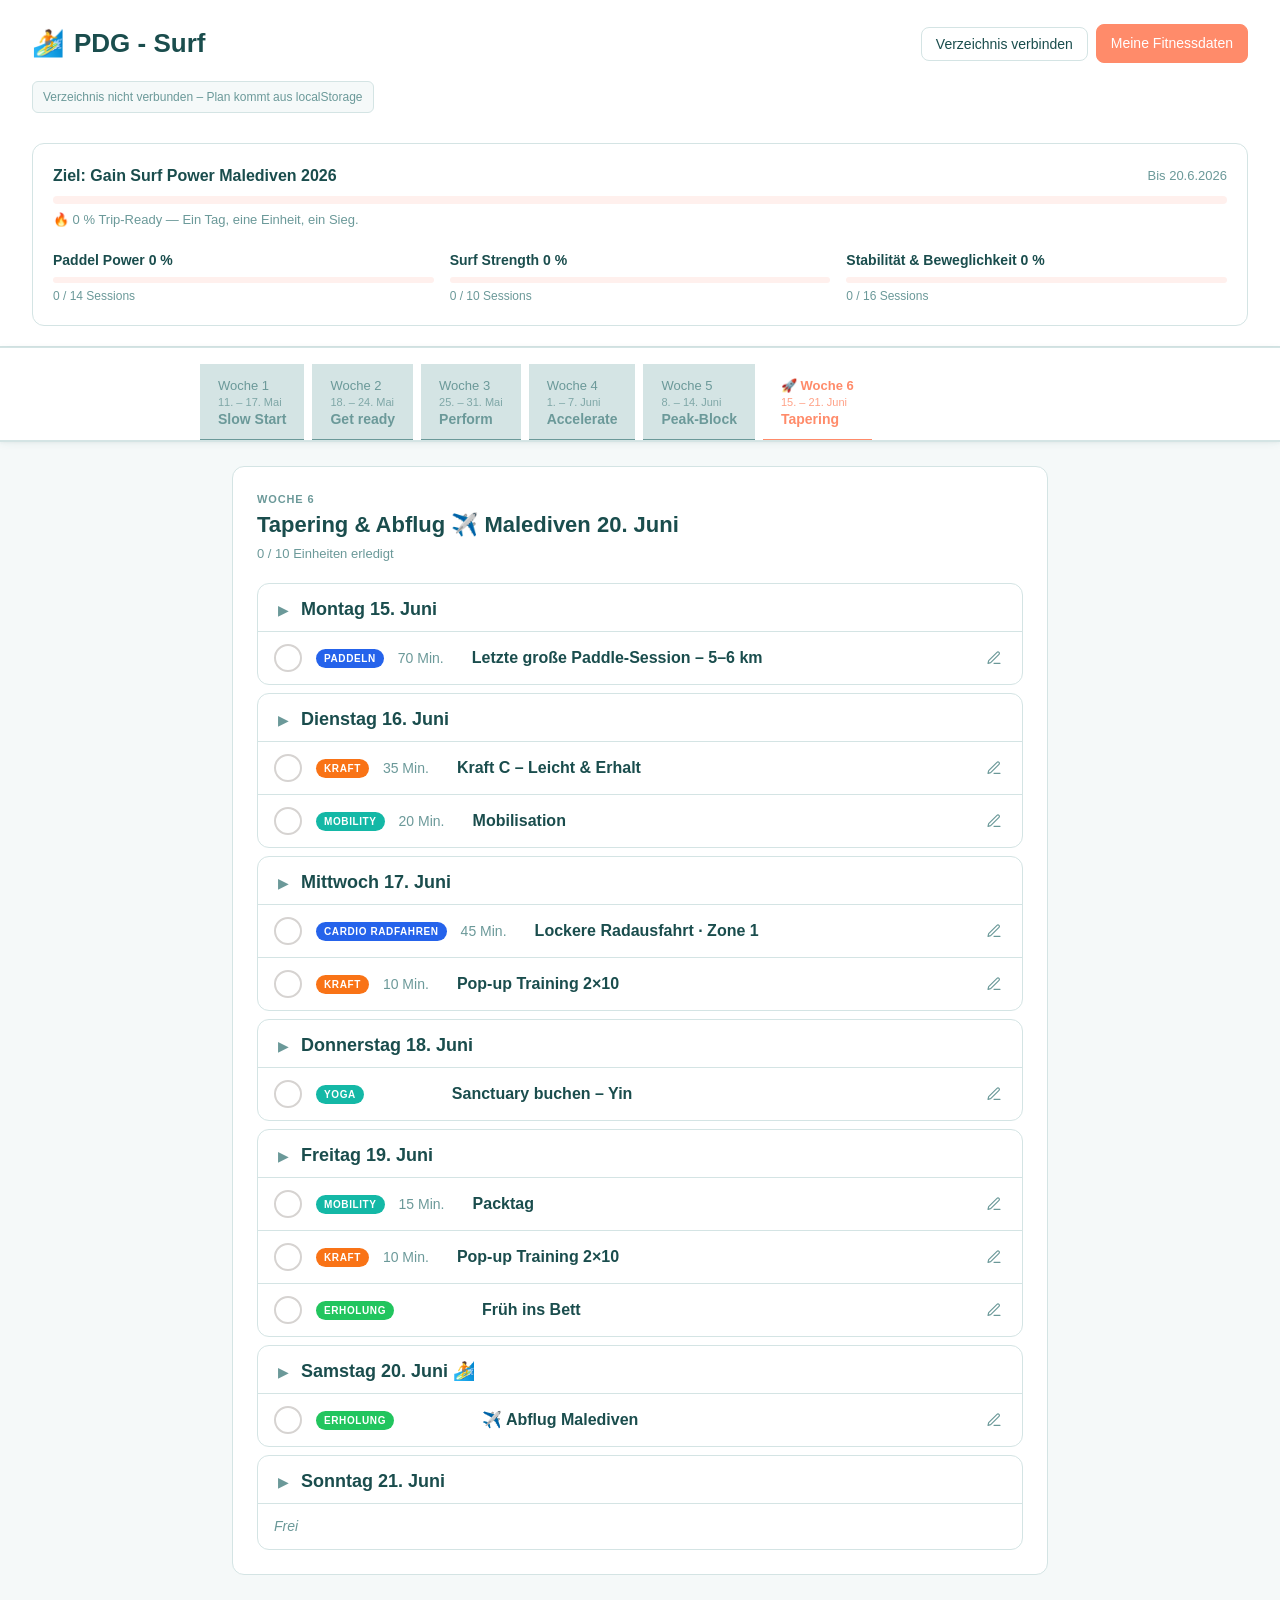
==== 2026_PGD-FitnessPlanner/index.html @ 8ac16378 "commit Versioning System hinzugefügt + base.json generiert und update trainingsplan inhalte" ====
<!DOCTYPE html>
<html lang="de">
<head>
  <meta charset="UTF-8">
  <meta name="viewport" content="width=device-width, initial-scale=1.0">
  <title>PDG - Surf Fitness Planner</title>
  <link rel="stylesheet" href="shared/styles.css">
</head>
<body>
  <header class="app-header">
    <div class="header-top">
      <h1 class="phase-name">
        <span class="phase-icon" aria-hidden="true">🏄</span>
        PDG - Surf
      </h1>
      <div class="header-actions">
        <button type="button" class="btn" id="fs-connect-btn" title="Mit trainingsplan-changes/ verbinden – base.json wird geladen, Edits speichern automatisch in den Tages-Snapshot.">Verzeichnis verbinden</button>
        <a href="pgd-features/inputform/pgd-inputform.html" class="btn btn-primary">Meine Fitnessdaten</a>
      </div>
    </div>
    <div class="fs-status off" id="fs-status">Verzeichnis nicht verbunden</div>

    <div class="progress-section">
      <div class="main-goal">
        <div class="goal-header">
          <div class="goal-title">Ziel: Gain Surf Power Malediven 2026</div>
          <div class="goal-date">Bis 20.6.2026</div>
        </div>
        <div class="progress-bar">
          <div class="progress-fill" id="progress-fill"></div>
        </div>
        <div class="progress-label" id="progress-label">Noch keine Einheiten geplant</div>
      </div>

      <div class="sub-goals" id="sub-goals"></div>
    </div>
  </header>

  <div class="week-tabs-wrapper">
    <nav class="week-tabs" id="week-tabs"></nav>
  </div>

  <main class="week-view">
    <div class="week-container">
      <div class="week-header">
        <div class="week-title-block">
          <div class="week-eyebrow" id="week-eyebrow">Woche 1</div>
          <h2 class="week-goal" id="week-goal">Wochenziel</h2>
          <div class="week-progress" id="week-progress">0 / 0 Einheiten erledigt</div>
        </div>
      </div>
      <div class="days-list" id="days-list"></div>
    </div>
  </main>

  <dialog id="edit-dialog" class="edit-dialog">
    <form id="edit-form" method="dialog">
      <h2 id="edit-title">Einheit bearbeiten</h2>
      <p class="edit-unit-title" id="edit-unit-title"></p>
      <label>
        Wochentag
        <select name="weekday" required>
          <option value="0">Montag</option>
          <option value="1">Dienstag</option>
          <option value="2">Mittwoch</option>
          <option value="3">Donnerstag</option>
          <option value="4">Freitag</option>
          <option value="5">Samstag</option>
          <option value="6">Sonntag</option>
        </select>
      </label>
      <label>
        Kategorie
        <select name="category" required>
          <option value="mobility">Mobility</option>
          <option value="yoga">Yoga</option>
          <option value="balance">Balance</option>
          <option value="rad">Cardio Radfahren</option>
          <option value="laufen">Cardio Laufen</option>
          <option value="paddeln">Paddeln</option>
          <option value="schwimmen">Schwimmen</option>
          <option value="kraft">Kraft</option>
          <option value="kraft-upper">Kraft Upper</option>
          <option value="kraft-lower">Kraft Lower</option>
          <option value="hiit">HIIT</option>
          <option value="popup">Pop-up Training</option>
          <option value="surfen-eisbach">Surfen Eisbach</option>
          <option value="surfen-o2">Surfen o2 Surftown</option>
          <option value="surfen-jochen">Surfen Jochen Schweizer</option>
          <option value="erholung">Erholung</option>
        </select>
      </label>
      <label>
        Titel
        <input type="text" name="title" placeholder="z. B. Mobilisation">
      </label>
      <label>
        Dauer (Minuten)
        <input type="number" name="duration" min="0" step="5" placeholder="z. B. 45">
      </label>
      <div class="dialog-actions">
        <button type="button" class="btn btn-danger" id="delete-btn">Löschen</button>
        <button type="button" class="btn btn-secondary" id="cancel-btn">Abbrechen</button>
        <button type="submit" class="btn btn-primary">Speichern</button>
      </div>
    </form>
  </dialog>

  <script src="pgd-features/training-plan/pgd-fitnessplan.js"></script>
</body>
</html>
---- 2026_PGD-FitnessPlanner/shared/styles.css ----
/* ===================================
   PDG SURF FITNESS PLANNER
   Maldives Theme
   =================================== */

   :root {
    /* Colors */
    --bg: #f5f9f9;
    --surface: #ffffff;
    --border: #d4e4e4;
    --text: #1a4d4d;
    --muted: #6b9999;
    --accent: #ff8b6a;
    --accent-soft: #fff0ed;
    --success: #14b8a6;
    --success-soft: #d1fae5;
    --success-border: #7dd3c0;
  
    /* Sport Categories — Farbe folgt der Ziel-Gruppe (Paddel Power = Blau, Surf Strength = Orange, Stabilität = Teal, Erholung = Grün) */
    --cat-mobility: #14b8a6;
    --cat-yoga: #14b8a6;
    --cat-balance: #14b8a6;
    --cat-rad: #2563eb;
    --cat-laufen: #2563eb;
    --cat-paddeln: #2563eb;
    --cat-schwimmen: #2563eb;
    --cat-kraft-upper: #2563eb;
    --cat-kraft: #f97316;
    --cat-kraft-lower: #f97316;
    --cat-hiit: #f97316;
    --cat-popup: #f97316;
    --cat-surfen-eisbach: #f97316;
    --cat-surfen-o2: #f97316;
    --cat-surfen-jochen: #f97316;
    --cat-erholung: #22c55e;

    /* Form Accent Aliases (used by inputform.js) */
    --accent-paddle: var(--cat-paddeln);
    --accent-strength: var(--cat-kraft);
    --accent-mobility: var(--cat-mobility);

    /* Design Tokens */
    --radius: 12px;
    --shadow: 0 2px 8px rgba(26, 77, 77, 0.06), 0 1px 3px rgba(26, 77, 77, 0.04);
    --shadow-md: 0 4px 16px rgba(26, 77, 77, 0.08);
  }
  
  /* ===== BASE ===== */
  * {
    box-sizing: border-box;
    margin: 0;
    padding: 0;
  }
  
  body {
    font-family: -apple-system, BlinkMacSystemFont, "Segoe UI", Roboto, "Helvetica Neue", Arial, sans-serif;
    background: var(--bg);
    color: var(--text);
    font-size: 15px;
    line-height: 1.5;
    min-height: 100vh;
  }
  
  /* ===== HEADER ===== */
  .app-header {
    background: var(--surface);
    border-bottom: 1px solid var(--border);
    padding: 24px 32px 20px;
  }
  
  .header-top {
    display: flex;
    justify-content: space-between;
    align-items: center;
    gap: 16px;
    margin-bottom: 18px;
    flex-wrap: wrap;
  }

  .header-actions {
    display: flex;
    gap: 8px;
    align-items: center;
    flex-wrap: wrap;
  }

  .fs-status {
    font-size: 12px;
    padding: 6px 10px;
    border-radius: 6px;
    margin-bottom: 6px;
    display: inline-block;
  }

  .fs-status.off { background: var(--bg); color: var(--muted); border: 1px solid var(--border); }
  .fs-status.on { background: var(--success-soft); color: var(--success); border: 1px solid var(--success-border); }
  .fs-status.warn { background: var(--accent-soft); color: var(--accent); border: 1px solid var(--accent); }
  
  .phase-name {
    margin: 0;
    font-size: 26px;
    font-weight: 700;
    display: inline-flex;
    align-items: center;
    gap: 10px;
  }
  
  .phase-icon {
    font-size: 26px;
  }
  
  /* ===== BUTTONS ===== */
  .btn {
    display: inline-flex;
    align-items: center;
    justify-content: center;
    padding: 8px 14px;
    border-radius: 8px;
    border: 1px solid var(--border);
    background: var(--surface);
    color: var(--text);
    font-size: 14px;
    font-weight: 500;
    cursor: pointer;
    transition: all 0.15s;
    font-family: inherit;
  }
  
  .btn:hover {
    background: var(--accent-soft);
  }
  
  .btn-primary {
    background: var(--accent);
    color: white;
    border-color: var(--accent);
    text-decoration: none;
  }

  .btn-primary:hover {
    background: #ff7452;
  }

  .btn-danger {
    background: var(--surface);
    color: var(--cat-hiit);
    border-color: var(--border);
    margin-right: auto;
  }

  .btn-danger:hover {
    background: var(--cat-hiit);
    color: white;
    border-color: var(--cat-hiit);
  }

  /* ===== PROGRESS SECTION ===== */
  .progress-section {
    margin-top: 24px;
    padding: 20px;
    background: var(--surface);
    border: 1px solid var(--border);
    border-radius: var(--radius);
    display: flex;
    flex-direction: column;
    gap: 20px;
  }
  
  .main-goal {}
  
  .goal-header {
    display: flex;
    justify-content: space-between;
    align-items: center;
    margin-bottom: 8px;
  }
  
  .goal-title {
    font-size: 16px;
    font-weight: 600;
    color: var(--text);
  }
  
  .goal-date {
    font-size: 13px;
    color: var(--muted);
  }
  
  .progress-bar {
    height: 8px;
    background: var(--accent-soft);
    border-radius: 999px;
    overflow: hidden;
  }
  
  .progress-bar-sm {
    height: 6px;
  }
  
  .progress-fill {
    height: 100%;
    background: linear-gradient(90deg, var(--success), #059669);
    transition: width 0.4s ease;
  }
  
  .progress-label {
    margin-top: 6px;
    font-size: 13px;
    color: var(--muted);
  }
  
  .sub-goals {
    display: grid;
    grid-template-columns: repeat(3, 1fr);
    gap: 16px;
  }
  
  .sub-goal {}
  
  .sub-goal-title {
    font-size: 14px;
    font-weight: 600;
    color: var(--text);
    margin-bottom: 6px;
  }
  
  .sub-goal-label {
    font-size: 12px;
    color: var(--muted);
    margin-top: 4px;
  }
  
  /* ===== WEEK TABS ===== */
  .week-tabs-wrapper {
    background: var(--surface);
    border-top: 1px solid var(--border);
    border-bottom: 2px solid var(--border);
    box-shadow: var(--shadow);
  }
  
  .week-tabs {
    max-width: 880px;
    margin: 0 auto;
    padding: 16px 0 0;
    display: flex;
    gap: 8px;
    overflow-x: auto;
    scrollbar-width: none;
  }

  .week-tabs::-webkit-scrollbar {
    display: none;
  }
  
  .week-tab {
    padding: 14px 18px 12px;
    border: none;
    background: transparent;
    cursor: pointer;
    border-bottom: 3px solid transparent;
    margin-bottom: -2px;
    white-space: nowrap;
    font-family: inherit;
    display: flex;
    flex-direction: column;
    gap: 3px;
    align-items: flex-start;
    transition: all 0.2s;
  }
  
  .week-tab:hover {
    background: var(--accent-soft);
  }
  
  .week-tab.active {
    background: var(--surface);
    border-bottom-color: var(--accent);
  }
  
  .week-tab.past.completed {
    background: var(--success-soft);
    border-bottom-color: var(--success);
  }

  .week-tab.past.incomplete {
    background: var(--border);
    border-bottom-color: var(--muted);
  }

  .week-num {
    font-size: 13px;
    font-weight: 400;
    color: var(--text);
    transition: color 0.15s;
  }

  .week-tab.active .week-num {
    color: var(--accent);
  }

  .week-tab.past.completed .week-num {
    color: var(--success);
  }

  .week-tab.past.incomplete .week-num {
    color: var(--muted);
  }

  .week-dates {
    font-size: 11px;
    font-weight: 400;
    color: var(--muted);
    opacity: 0.8;
  }

  .week-tab.active .week-dates {
    color: var(--accent);
  }

  .week-tab.past.completed .week-dates {
    color: var(--success);
  }

  .week-tab.past.incomplete .week-dates {
    color: var(--muted);
  }

  .week-phase {
    font-size: 14px;
    font-weight: 600;
    color: var(--text);
    transition: color 0.15s;
  }

  .week-tab.active .week-phase {
    color: var(--accent);
  }

  .week-tab.past.completed .week-phase {
    color: var(--success);
  }

  .week-tab.past.incomplete .week-phase {
    color: var(--muted);
  }
  
  /* ===== WEEK VIEW ===== */
  .week-view {
    padding: 24px 32px 48px;
    max-width: 880px;
    margin: 0 auto;
  }
  
  .week-container {
    padding: 24px;
    background: var(--surface);
    border: 1px solid var(--border);
    border-radius: var(--radius);
  }
  
  .week-header {
    display: flex;
    justify-content: space-between;
    align-items: flex-start;
    margin-bottom: 20px;
    gap: 16px;
  }
  
  .week-title-block {
    flex: 1;
  }
  
  .week-eyebrow {
    font-size: 11px;
    font-weight: 700;
    color: var(--muted);
    text-transform: uppercase;
    letter-spacing: 0.08em;
  }
  
  .week-goal {
    margin: 4px 0;
    font-size: 22px;
    font-weight: 700;
    color: var(--text);
    line-height: 1.3;
  }
  
  .week-progress {
    font-size: 13px;
    color: var(--muted);
  }
  
  /* ===== DAYS LIST ===== */
  .days-list {
    display: flex;
    flex-direction: column;
    gap: 8px;
  }
  
  .day-card {
    background: var(--surface);
    border: 1px solid var(--border);
    border-radius: var(--radius);
    overflow: hidden;
    transition: box-shadow 0.15s;
  }
  
  .day-card:hover {
    box-shadow: var(--shadow);
  }
  
  /* Date Header */
  .day-date-header {
    display: flex;
    align-items: center;
    justify-content: space-between;
    padding: 12px 16px 8px;
    border-bottom: 1px solid var(--border);
  }
  
  .day-date-left {
    display: flex;
    align-items: center;
    gap: 8px;
  }
  
  .expand-icon {
    background: none;
    border: none;
    cursor: pointer;
    padding: 4px;
    color: var(--muted);
    font-size: 14px;
    transition: transform 0.2s;
    flex-shrink: 0;
  }
  
  .day-card.open .expand-icon {
    transform: rotate(90deg);
  }
  
  .day-title {
    font-size: 18px;
    font-weight: 700;
    color: var(--text);
  }
  
  /* Split Layout */
  .day-split {
    display: flex;
  }
  
  .day-left {
    flex: 1;
    border-right: 1px solid var(--border);
  }
  
  .day-right {
    min-width: 200px;
    padding: 12px 16px;
    display: flex;
    flex-direction: column;
    gap: 8px;
  }
  
  /* Workout Item (row + optional description) */
  .workout-item {
    border-bottom: 1px solid var(--border);
  }

  .workout-item:last-child {
    border-bottom: none;
  }

  /* Workout Row */
  .workout-row {
    display: flex;
    align-items: center;
    gap: 14px;
    padding: 12px 16px;
  }

  .workout-details {
    display: none;
    list-style: disc;
    padding: 0 16px 12px 78px;
    font-size: 12px;
    color: var(--muted);
    line-height: 1.5;
  }

  .day-card.open .workout-details {
    display: block;
  }

  .workout-details li {
    margin-bottom: 2px;
  }
  
  .day-check {
    width: 28px;
    height: 28px;
    border-radius: 50%;
    border: 2px solid #d6d3d1;
    background: var(--surface);
    cursor: pointer;
    display: inline-flex;
    align-items: center;
    justify-content: center;
    flex-shrink: 0;
    padding: 0;
    transition: all 0.15s;
    color: transparent;
    font-size: 15px;
    font-weight: 700;
    font-family: inherit;
  }
  
  .day-check:hover {
    border-color: var(--muted);
  }
  
  .day-check.checked {
    background: var(--success);
    border-color: var(--success);
    color: white;
  }
  
  .category-badge {
    display: inline-flex;
    padding: 2px 8px;
    border-radius: 999px;
    font-size: 10px;
    font-weight: 700;
    text-transform: uppercase;
    letter-spacing: 0.06em;
    color: white;
    flex-shrink: 0;
  }
  
  .category-badge.mobility { background: var(--cat-mobility); }
  .category-badge.yoga { background: var(--cat-yoga); }
  .category-badge.balance { background: var(--cat-balance); }
  .category-badge.rad { background: var(--cat-rad); }
  .category-badge.laufen { background: var(--cat-laufen); }
  .category-badge.paddeln { background: var(--cat-paddeln); }
  .category-badge.schwimmen { background: var(--cat-schwimmen); }
  .category-badge.kraft { background: var(--cat-kraft); }
  .category-badge.kraft-upper { background: var(--cat-kraft-upper); }
  .category-badge.kraft-lower { background: var(--cat-kraft-lower); }
  .category-badge.hiit { background: var(--cat-hiit); }
  .category-badge.popup { background: var(--cat-popup); }
  .category-badge.surfen-eisbach { background: var(--cat-surfen-eisbach); }
  .category-badge.surfen-o2 { background: var(--cat-surfen-o2); }
  .category-badge.surfen-jochen { background: var(--cat-surfen-jochen); }
  .category-badge.erholung { background: var(--cat-erholung); }
  
  .workout-duration {
    font-size: 14px;
    color: var(--muted);
    font-weight: 500;
    min-width: 60px;
  }
  
  .workout-title {
    font-size: 16px;
    font-weight: 600;
    color: var(--text);
    flex: 1;
  }

  .edit-icon {
    background: none;
    border: none;
    cursor: pointer;
    padding: 4px;
    display: inline-flex;
    align-items: center;
    justify-content: center;
    color: var(--muted);
    transition: color 0.15s;
    flex-shrink: 0;
  }

  .edit-icon:hover {
    color: var(--text);
  }
  
  /* Right Side */
  .weather-icon {
    font-size: 20px;
    margin-bottom: 4px;
  }
  
  .events-list {
    display: flex;
    align-items: flex-start;
    gap: 8px;
  }
  
  .event-item {
    font-size: 20px;
  }
  
  .event-details {
    display: flex;
    flex-direction: column;
    gap: 6px;
  }
  
  .event {
    font-size: 13px;
    color: var(--text);
  }
  
  /* Expanded Details */
  .day-body {
    padding: 16px;
    background: var(--surface);
    border-top: 1px solid var(--border);
  }
  
  .workout-detail {
    margin-bottom: 16px;
  }
  
  .detail-header {
    display: flex;
    justify-content: space-between;
    align-items: center;
    margin-bottom: 12px;
  }
  
  .detail-header h4 {
    font-size: 16px;
    font-weight: 600;
    color: var(--text);
  }
  
  .edit-link {
    font-size: 12px;
    color: var(--muted);
    background: none;
    border: 1px solid var(--border);
    padding: 4px 10px;
    border-radius: 6px;
    cursor: pointer;
    font-family: inherit;
  }
  
  .edit-link:hover {
    background: var(--surface);
    color: var(--text);
  }
  
  .detail-list {
    list-style: disc;
    padding-left: 18px;
    font-size: 13px;
    color: var(--muted);
    line-height: 1.55;
  }
  
  .detail-list li {
    margin-bottom: 2px;
  }
  
  .add-training {
    width: 100%;
    padding: 8px;
    background: var(--surface);
    border: 1px solid var(--border);
    border-radius: 6px;
    font-size: 12px;
    color: var(--muted);
    cursor: pointer;
    font-family: inherit;
    text-align: center;
  }
  
  .add-training:hover {
    background: var(--accent-soft);
    color: var(--text);
  }
  
  /* ===== DAY BODY TOGGLE ===== */
  .day-body {
    display: none;
  }

  .day-card.open .day-body {
    display: block;
  }

  .day-card.completed {
    border-color: var(--success-border);
    background: var(--success-soft);
  }

  /* When no events/weather on the right, hide the divider */
  .day-left.full {
    border-right: none;
  }

  .day-empty {
    padding: 12px 16px;
    color: var(--muted);
    font-size: 14px;
    font-style: italic;
  }

  .week-num.current {
    font-weight: 700;
  }

  /* ===== EDIT DIALOG ===== */
  .edit-dialog {
    border: 1px solid var(--border);
    border-radius: var(--radius);
    padding: 24px;
    width: min(420px, 90vw);
    box-shadow: var(--shadow-md);
    background: var(--surface);
    color: var(--text);
  }

  .edit-dialog::backdrop {
    background: rgba(26, 77, 77, 0.4);
  }

  .edit-dialog h2 {
    margin-bottom: 8px;
    font-size: 18px;
    font-weight: 700;
  }

  .edit-unit-title {
    font-size: 14px;
    color: var(--muted);
    margin-bottom: 16px;
  }

  .edit-dialog label {
    display: block;
    font-size: 13px;
    color: var(--muted);
    margin-bottom: 12px;
  }

  .edit-dialog select,
  .edit-dialog input {
    display: block;
    width: 100%;
    margin-top: 4px;
    padding: 8px 10px;
    border: 1px solid var(--border);
    border-radius: 6px;
    font-family: inherit;
    font-size: 14px;
    background: var(--surface);
    color: var(--text);
  }

  .dialog-actions {
    display: flex;
    justify-content: flex-end;
    gap: 8px;
    margin-top: 16px;
  }

  /* ===================================
     PROFIL / INPUTFORM
     =================================== */

  body.form-page {
    max-width: 880px;
    margin: 0 auto;
    padding: 32px 24px 48px;
  }

  /* ===== PAGE SECTIONS (3 Abschnitte) ===== */
  .page-section {
    margin-bottom: 36px;
  }

  .page-section:last-child {
    margin-bottom: 0;
  }

  .page-section-header {
    margin-bottom: 16px;
  }

  .page-section-eyebrow {
    font-size: 11px;
    font-weight: 700;
    color: var(--muted);
    text-transform: uppercase;
    letter-spacing: 0.1em;
    margin-bottom: 6px;
  }

  .page-section-header h2 {
    font-size: 22px;
    font-weight: 700;
    color: var(--text);
    margin-bottom: 4px;
  }

  .page-section-header p {
    font-size: 14px;
    color: var(--muted);
  }

  /* Status sub-blocks within Section 1 (kompakter Edit-Mode) */
  .status-block {
    padding: 14px 0;
    border-top: 1px solid var(--border);
  }

  .status-block:first-child {
    padding-top: 0;
    border-top: none;
  }

  .status-edit .field-group {
    margin-bottom: 12px;
  }

  .status-edit .field-row {
    margin-bottom: 12px;
  }

  .status-edit .scale-field {
    margin-bottom: 14px;
  }

  .status-edit .scale-header {
    margin-bottom: 8px;
  }

  .status-edit input[type="text"],
  .status-edit input[type="number"],
  .status-edit input[type="date"],
  .status-edit select {
    padding: 8px 10px;
    font-size: 13px;
  }

  .status-edit .level-btn {
    padding: 8px 6px;
    font-size: 12px;
  }

  .block-header {
    display: flex;
    align-items: center;
    gap: 10px;
    margin-bottom: 10px;
    flex-wrap: wrap;
  }

  .block-tag {
    display: inline-block;
    font-size: 11px;
    font-weight: 700;
    letter-spacing: 0.08em;
    text-transform: uppercase;
    padding: 4px 10px;
    border-radius: 999px;
  }

  .block-hint {
    font-size: 12px;
    color: var(--muted);
  }

  body.form-page .header {
    margin-bottom: 24px;
  }

  .header-eyebrow {
    font-size: 13px;
    color: var(--muted);
    margin-bottom: 16px;
  }

  .header-eyebrow a:hover {
    color: var(--text);
  }

  body.form-page h1 {
    font-size: 28px;
    font-weight: 700;
    color: var(--text);
    margin-bottom: 6px;
  }

  body.form-page .header > p {
    font-size: 15px;
    color: var(--muted);
  }

  /* Steps Progress */
  .steps {
    display: flex;
    gap: 6px;
    margin-bottom: 24px;
  }

  .step {
    flex: 1;
    height: 4px;
    border-radius: 999px;
    background: var(--border);
    transition: background 0.2s;
  }

  .step.active {
    background: var(--accent);
  }

  .step.done {
    background: var(--success);
  }

  /* Main / Sections */
  body.form-page .main {
    background: var(--surface);
    border: 1px solid var(--border);
    border-radius: var(--radius);
    padding: 28px;
    box-shadow: var(--shadow);
  }

  .section {
    display: none;
  }

  .section.active {
    display: block;
  }

  .section-header {
    margin-bottom: 20px;
  }

  .section-tag {
    display: inline-block;
    font-size: 11px;
    font-weight: 700;
    letter-spacing: 0.08em;
    text-transform: uppercase;
    padding: 4px 10px;
    border-radius: 999px;
    margin-bottom: 10px;
  }

  .tag-personal { color: var(--text); background: var(--bg); border: 1px solid var(--border); }
  .tag-goal     { color: var(--accent); background: var(--accent-soft); }
  .tag-paddle   { color: var(--cat-paddeln); background: rgba(37, 99, 235, 0.08); }
  .tag-strength { color: var(--cat-kraft); background: rgba(217, 119, 6, 0.08); }
  .tag-mobility { color: var(--cat-mobility); background: rgba(20, 184, 166, 0.08); }

  .section h2 {
    font-size: 22px;
    font-weight: 700;
    color: var(--text);
    margin-bottom: 4px;
  }

  .section-header > p {
    font-size: 14px;
    color: var(--muted);
  }

  /* Field Groups */
  .field-group {
    margin-bottom: 16px;
  }

  .field-row {
    display: grid;
    grid-template-columns: 1fr 1fr;
    gap: 12px;
    margin-bottom: 16px;
  }

  .field-row .field-group {
    margin-bottom: 0;
  }

  .field-label {
    display: block;
    font-size: 13px;
    font-weight: 500;
    color: var(--muted);
    margin-bottom: 6px;
  }

  .field-hint {
    font-size: 12px;
    color: var(--muted);
    margin-top: 4px;
  }

  body.form-page input[type="text"],
  body.form-page input[type="number"],
  body.form-page input[type="date"],
  body.form-page select {
    width: 100%;
    padding: 10px 12px;
    border: 1px solid var(--border);
    border-radius: 8px;
    font-family: inherit;
    font-size: 14px;
    background: var(--surface);
    color: var(--text);
    transition: border-color 0.15s, box-shadow 0.15s;
  }

  body.form-page input:focus,
  body.form-page select:focus {
    outline: none;
    border-color: var(--accent);
    box-shadow: 0 0 0 3px var(--accent-soft);
  }

  .divider {
    border: 0;
    border-top: 1px solid var(--border);
    margin: 24px 0;
  }

  /* Level Buttons */
  .level-group {
    display: grid;
    grid-template-columns: repeat(4, 1fr);
    gap: 8px;
  }

  .level-btn {
    background: var(--surface);
    border: 1px solid var(--border);
    border-radius: 8px;
    padding: 12px 8px;
    font-family: inherit;
    font-size: 13px;
    font-weight: 600;
    color: var(--text);
    cursor: pointer;
    transition: all 0.15s;
    text-align: center;
    line-height: 1.3;
  }

  .level-btn:hover {
    border-color: var(--accent);
  }

  .level-sub {
    font-size: 11px;
    font-weight: 400;
    color: var(--muted);
    margin-top: 4px;
  }

  .level-btn.selected-personal {
    background: var(--accent-soft);
    border-color: var(--accent);
    color: var(--accent);
  }
  .level-btn.selected-personal .level-sub { color: var(--accent); opacity: 0.85; }

  .level-btn.selected-paddle {
    background: rgba(37, 99, 235, 0.08);
    border-color: var(--cat-paddeln);
    color: var(--cat-paddeln);
  }
  .level-btn.selected-paddle .level-sub { color: var(--cat-paddeln); opacity: 0.85; }

  .level-btn.selected-strength {
    background: rgba(217, 119, 6, 0.08);
    border-color: var(--cat-kraft);
    color: var(--cat-kraft);
  }
  .level-btn.selected-strength .level-sub { color: var(--cat-kraft); opacity: 0.85; }

  .level-btn.selected-mobility {
    background: rgba(20, 184, 166, 0.08);
    border-color: var(--cat-mobility);
    color: var(--cat-mobility);
  }
  .level-btn.selected-mobility .level-sub { color: var(--cat-mobility); opacity: 0.85; }

  /* Cards */
  body.form-page .card {
    background: var(--bg);
    border: 1px solid var(--border);
    border-radius: var(--radius);
    padding: 20px;
    margin-bottom: 16px;
  }

  .card-title {
    font-size: 14px;
    font-weight: 600;
    color: var(--text);
    margin-bottom: 16px;
    display: flex;
    align-items: center;
  }

  .dot {
    margin-right: 6px;
    font-size: 14px;
  }

  .dot-paddle   { color: var(--cat-paddeln); }
  .dot-strength { color: var(--cat-kraft); }
  .dot-mobility { color: var(--cat-mobility); }

  /* Scale Field (range slider) */
  .scale-field {
    margin-bottom: 20px;
  }

  .scale-field:last-child {
    margin-bottom: 0;
  }

  .scale-header {
    display: flex;
    justify-content: space-between;
    align-items: flex-start;
    margin-bottom: 12px;
    gap: 12px;
  }

  .scale-name {
    font-size: 14px;
    font-weight: 600;
    color: var(--text);
  }

  .scale-desc {
    font-size: 12px;
    color: var(--muted);
    margin-top: 2px;
    min-height: 1em;
  }

  .scale-value {
    font-size: 22px;
    font-weight: 700;
    line-height: 1;
    flex-shrink: 0;
  }

  .accent-paddle   { color: var(--cat-paddeln); }
  .accent-strength { color: var(--cat-kraft); }
  .accent-mobility { color: var(--cat-mobility); }

  body.form-page input[type="range"] {
    width: 100%;
    height: 6px;
    -webkit-appearance: none;
    appearance: none;
    background: var(--border);
    border-radius: 999px;
    outline: none;
  }

  body.form-page input[type="range"]::-webkit-slider-thumb {
    -webkit-appearance: none;
    appearance: none;
    width: 20px;
    height: 20px;
    border-radius: 50%;
    background: var(--accent);
    cursor: pointer;
    border: 2px solid var(--surface);
    box-shadow: 0 1px 4px rgba(0, 0, 0, 0.15);
  }

  body.form-page input[type="range"]::-moz-range-thumb {
    width: 20px;
    height: 20px;
    border-radius: 50%;
    background: var(--accent);
    cursor: pointer;
    border: 2px solid var(--surface);
    box-shadow: 0 1px 4px rgba(0, 0, 0, 0.15);
  }

  .range-paddle::-webkit-slider-thumb   { background: var(--cat-paddeln); }
  .range-paddle::-moz-range-thumb       { background: var(--cat-paddeln); }
  .range-strength::-webkit-slider-thumb { background: var(--cat-kraft); }
  .range-strength::-moz-range-thumb     { background: var(--cat-kraft); }
  .range-mobility::-webkit-slider-thumb { background: var(--cat-mobility); }
  .range-mobility::-moz-range-thumb     { background: var(--cat-mobility); }

  .scale-ticks {
    display: flex;
    justify-content: space-between;
    margin-top: 6px;
    padding: 0 2px;
  }

  .scale-tick {
    font-size: 11px;
    color: var(--muted);
  }

  /* Garmin Toggle */
  .garmin-toggle {
    display: flex;
    align-items: center;
    justify-content: space-between;
    padding: 12px 16px;
    background: var(--bg);
    border: 1px solid var(--border);
    border-radius: 8px;
    margin-bottom: 12px;
    cursor: pointer;
    gap: 12px;
  }

  .garmin-toggle-label {
    font-size: 13px;
    color: var(--text);
  }

  .garmin-toggle-label strong {
    font-weight: 600;
  }

  .toggle-switch {
    width: 40px;
    height: 22px;
    background: var(--border);
    border-radius: 999px;
    position: relative;
    transition: background 0.2s;
    flex-shrink: 0;
  }

  .toggle-switch.on {
    background: var(--accent);
  }

  .toggle-knob {
    position: absolute;
    top: 2px;
    left: 2px;
    width: 18px;
    height: 18px;
    background: white;
    border-radius: 50%;
    transition: left 0.2s;
    box-shadow: 0 1px 3px rgba(0, 0, 0, 0.2);
  }

  .toggle-switch.on .toggle-knob {
    left: 20px;
  }

  /* Garmin Fields */
  .garmin-fields {
    display: none;
    padding: 16px;
    background: var(--bg);
    border: 1px solid var(--border);
    border-radius: 8px;
    margin-bottom: 16px;
  }

  .garmin-fields.visible {
    display: block;
  }

  .garmin-grid {
    display: grid;
    grid-template-columns: 1fr 1fr;
    gap: 12px;
  }

  .garmin-field label {
    display: block;
    font-size: 12px;
    font-weight: 500;
    color: var(--muted);
    margin-bottom: 4px;
  }

  /* Nav Bar */
  .nav-bar {
    display: flex;
    justify-content: space-between;
    gap: 8px;
    margin-top: 24px;
    padding-top: 20px;
    border-top: 1px solid var(--border);
  }

  .btn-next,
  .btn-submit,
  .btn-export {
    background: var(--accent);
    color: white;
    border-color: var(--accent);
    margin-left: auto;
  }

  .btn-next:hover,
  .btn-submit:hover,
  .btn-export:hover {
    background: #ff7452;
  }

  .btn-back {
    background: var(--surface);
    color: var(--text);
  }

  .btn-full {
    width: 100%;
    margin-left: 0;
  }

  /* ===== STATUS VIEW MODE (Read-only Darstellung) ===== */
  .status-view {
    background: var(--surface);
    border: 1px solid var(--border);
    border-radius: var(--radius);
    padding: 20px;
    box-shadow: var(--shadow);
  }

  .status-view-grid {
    display: flex;
    flex-direction: column;
    gap: 14px;
    margin-bottom: 16px;
  }

  .view-group-header {
    margin-top: 4px;
  }

  .view-group-header:first-child {
    margin-top: 0;
  }

  .view-row {
    display: grid;
    grid-template-columns: repeat(auto-fit, minmax(140px, 1fr));
    gap: 10px;
    margin-top: 8px;
  }

  .view-item {
    background: var(--bg);
    border: 1px solid var(--border);
    border-radius: 8px;
    padding: 10px 12px;
  }

  .view-item-label {
    font-size: 10px;
    font-weight: 700;
    color: var(--muted);
    text-transform: uppercase;
    letter-spacing: 0.06em;
    margin-bottom: 4px;
  }

  .view-item-value {
    font-size: 14px;
    font-weight: 600;
    color: var(--text);
  }

  .view-item-scale .view-item-value {
    font-size: 13px;
  }

  .view-scale-bar {
    height: 4px;
    background: var(--border);
    border-radius: 999px;
    overflow: hidden;
    margin-top: 6px;
  }

  .view-scale-fill {
    height: 100%;
    border-radius: 999px;
    transition: width 0.3s;
  }

  .status-view .nav-bar {
    margin-top: 8px;
    padding-top: 16px;
  }

  /* ===== ZIELE (Section 2) — kompakt ===== */
  .goals-grid {
    display: grid;
    grid-template-columns: repeat(3, 1fr);
    gap: 12px;
  }

  .goal-card {
    background: var(--surface);
    border: 1px solid var(--border);
    border-radius: var(--radius);
    padding: 14px;
    box-shadow: var(--shadow);
  }

  .goal-card-header {
    display: flex;
    align-items: center;
    gap: 8px;
    margin-bottom: 10px;
  }

  .goal-dot {
    width: 8px;
    height: 8px;
    border-radius: 50%;
    flex-shrink: 0;
  }

  .goal-card-title {
    font-size: 13px;
    font-weight: 700;
    color: var(--text);
    flex: 1;
  }

  .goal-card-avg {
    font-size: 16px;
    font-weight: 700;
    line-height: 1;
  }

  .goal-scores {
    display: flex;
    flex-direction: column;
    gap: 6px;
    margin-bottom: 10px;
  }

  .goal-score-row {
    display: grid;
    grid-template-columns: 1fr 60px auto;
    align-items: center;
    gap: 8px;
    font-size: 11px;
  }

  .goal-score-label {
    color: var(--muted);
    overflow: hidden;
    text-overflow: ellipsis;
    white-space: nowrap;
  }

  .goal-score-bar {
    height: 4px;
    background: var(--border);
    border-radius: 999px;
    overflow: hidden;
    display: block;
  }

  .goal-score-fill {
    display: block;
    height: 100%;
    border-radius: 999px;
    transition: width 0.3s;
  }

  .goal-score-value {
    font-size: 11px;
    font-weight: 600;
    color: var(--text);
    min-width: 28px;
    text-align: right;
  }

  .goal-focus {
    font-size: 12px;
    color: var(--text);
    background: var(--bg);
    padding: 8px 10px;
    border-radius: 6px;
    margin-bottom: 8px;
    line-height: 1.4;
  }

  .goal-focus strong {
    font-weight: 600;
  }

  .goal-targets {
    list-style: disc;
    padding-left: 16px;
    font-size: 11px;
    color: var(--muted);
    line-height: 1.45;
    margin: 0;
  }

  .goal-targets li {
    margin-bottom: 2px;
  }

  /* ===== TRAININGSPLAN (Section 3) ===== */
  .plan-overview {
    display: flex;
    flex-direction: column;
    gap: 8px;
  }

  .plan-row {
    display: flex;
    align-items: stretch;
    gap: 14px;
    background: var(--surface);
    border: 1px solid var(--border);
    border-radius: var(--radius);
    padding: 14px 16px;
    box-shadow: var(--shadow);
  }

  .plan-week-num {
    font-size: 22px;
    font-weight: 700;
    color: var(--muted);
    min-width: 44px;
    display: flex;
    align-items: center;
    justify-content: center;
    border-right: 1px solid var(--border);
    padding-right: 14px;
  }

  .plan-week-info {
    flex: 1;
    display: flex;
    flex-direction: column;
    gap: 6px;
  }

  .plan-phase-line {
    display: flex;
    align-items: baseline;
    gap: 10px;
    flex-wrap: wrap;
  }

  .plan-phase {
    font-size: 15px;
    font-weight: 700;
    color: var(--accent);
  }

  .plan-dates {
    font-size: 12px;
    color: var(--muted);
  }

  .plan-goal {
    font-size: 13px;
    color: var(--text);
    line-height: 1.4;
  }

  .plan-cats {
    display: flex;
    flex-wrap: wrap;
    gap: 4px;
    margin-top: 2px;
  }

  .plan-cats .category-badge {
    font-size: 9px;
  }

  /* Summary */
  .sub-label {
    font-size: 11px;
    font-weight: 700;
    text-transform: uppercase;
    letter-spacing: 0.08em;
    color: var(--muted);
    margin: 24px 0 10px;
  }

  .summary-grid {
    display: grid;
    grid-template-columns: repeat(auto-fit, minmax(180px, 1fr));
    gap: 10px;
  }

  .summary-item {
    background: var(--bg);
    border: 1px solid var(--border);
    border-radius: 8px;
    padding: 12px;
  }

  .summary-item-label {
    font-size: 11px;
    color: var(--muted);
    text-transform: uppercase;
    letter-spacing: 0.06em;
    margin-bottom: 4px;
  }

  .summary-item-value {
    font-size: 15px;
    font-weight: 600;
    color: var(--text);
  }

  .score-bar-wrap {
    margin-top: 8px;
    height: 6px;
    background: var(--border);
    border-radius: 999px;
    overflow: hidden;
  }

  .score-bar {
    height: 100%;
    border-radius: 999px;
    transition: width 0.3s;
  }

  .summary-actions {
    display: flex;
    flex-direction: column;
    gap: 8px;
    margin-top: 28px;
  }

  /* ===== RESPONSIVE ===== */
  @media (max-width: 600px) {
    .app-header { padding: 16px; }
    .week-view { padding: 16px; }
    .sub-goals { grid-template-columns: 1fr; }
    .day-split { flex-direction: column; }
    .day-left { border-right: none; border-bottom: 1px solid var(--border); }
    body.form-page { padding: 16px 12px 32px; }
    body.form-page .main { padding: 20px; }
    .field-row,
    .garmin-grid { grid-template-columns: 1fr; }
    .level-group { grid-template-columns: 1fr 1fr; }
    .goals-grid { grid-template-columns: 1fr; }
    .plan-row { flex-direction: column; gap: 8px; }
    .plan-week-num { border-right: none; padding-right: 0; min-width: auto; justify-content: flex-start; }
  }
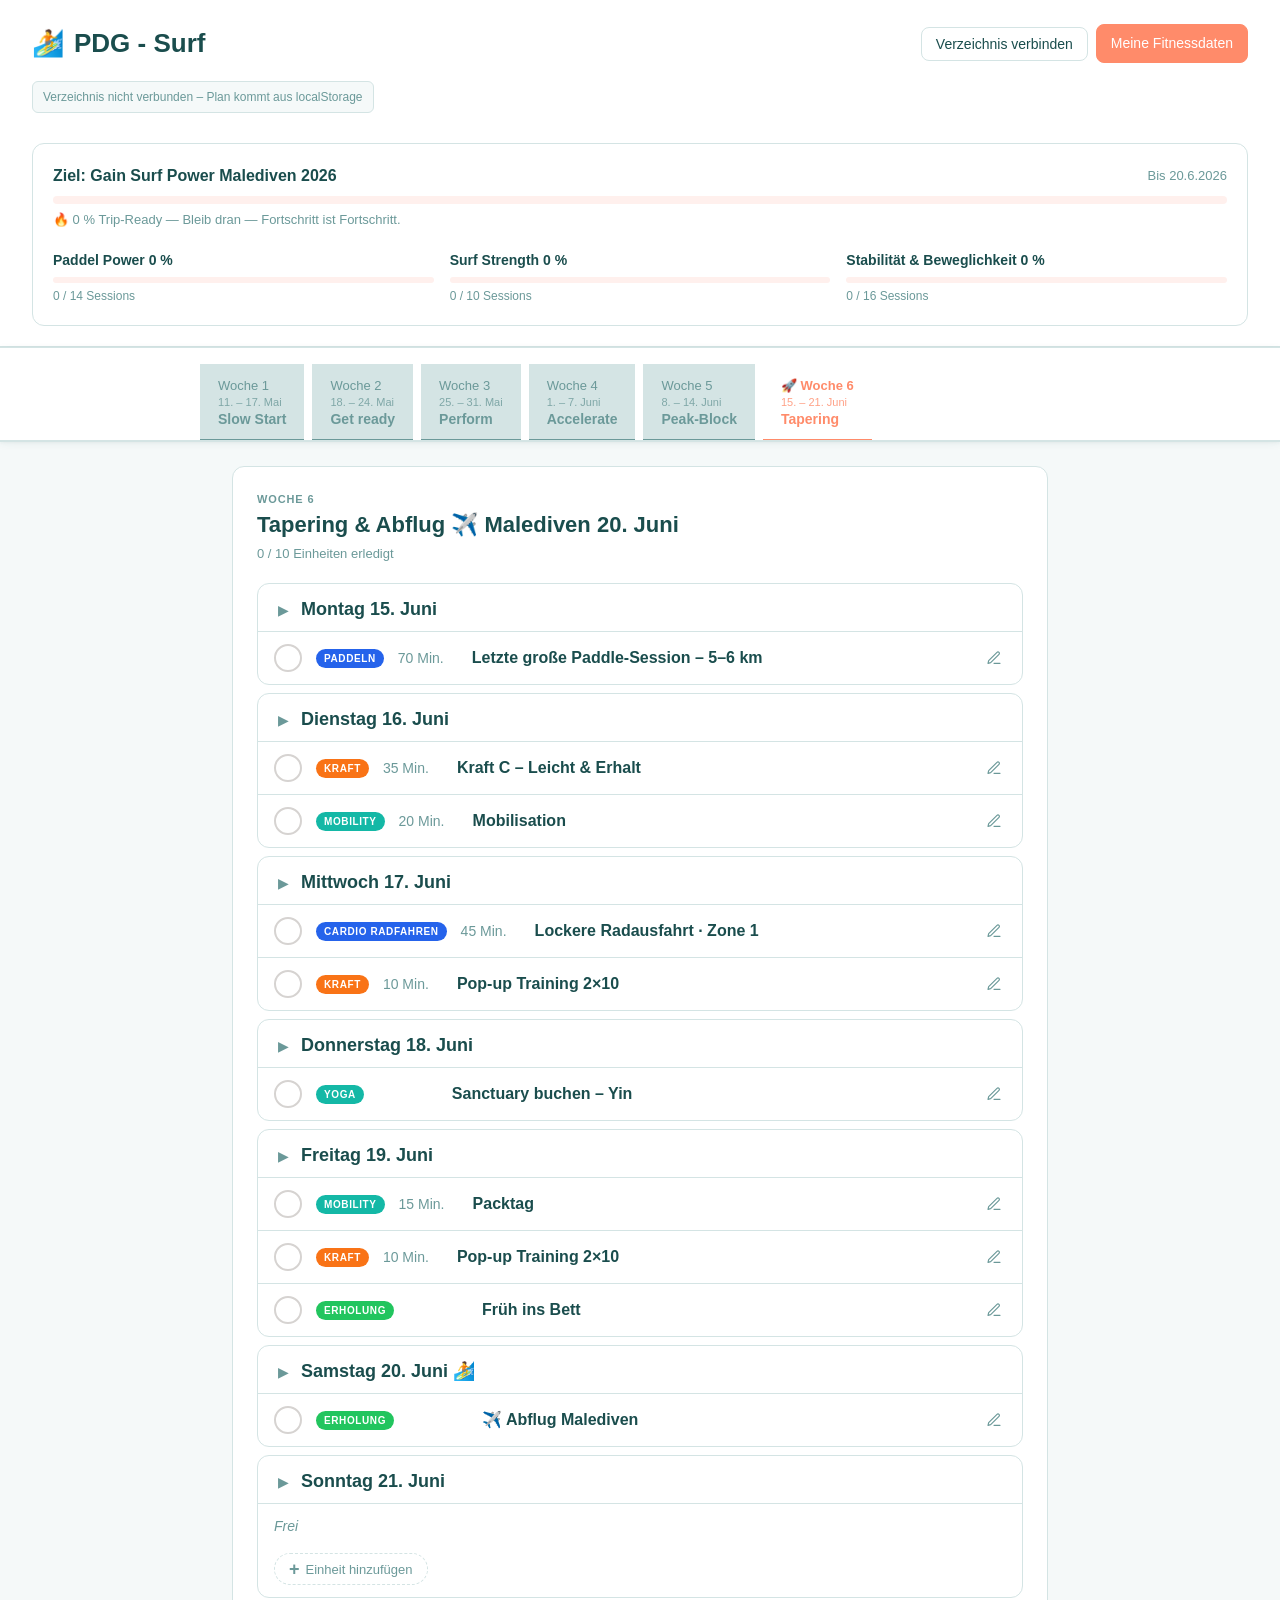
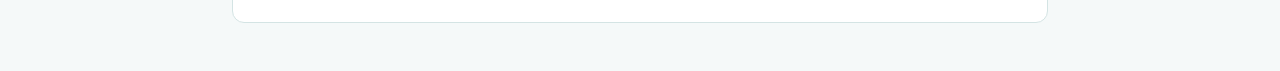
==== commit 7b633309: "Einheit hinzufuegen button" ====
--- a/2026_PGD-FitnessPlanner/index.html
+++ b/2026_PGD-FitnessPlanner/index.html
@@ -98,6 +98,10 @@
         Dauer (Minuten)
         <input type="number" name="duration" min="0" step="5" placeholder="z. B. 45">
       </label>
+      <label>
+        Details (eine Übung pro Zeile)
+        <textarea name="detail" rows="5" placeholder="z. B.\nLat Pulldown 3×12\nFace Pulls 3×15\nDead Bug 3×10/S"></textarea>
+      </label>
       <div class="dialog-actions">
         <button type="button" class="btn btn-danger" id="delete-btn">Löschen</button>
         <button type="button" class="btn btn-secondary" id="cancel-btn">Abbrechen</button>
--- a/2026_PGD-FitnessPlanner/shared/styles.css
+++ b/2026_PGD-FitnessPlanner/shared/styles.css
@@ -751,7 +751,8 @@
   }
 
   .edit-dialog select,
-  .edit-dialog input {
+  .edit-dialog input,
+  .edit-dialog textarea {
     display: block;
     width: 100%;
     margin-top: 4px;
@@ -762,6 +763,40 @@
     font-size: 14px;
     background: var(--surface);
     color: var(--text);
+  }
+
+  .edit-dialog textarea {
+    resize: vertical;
+    min-height: 90px;
+    line-height: 1.4;
+  }
+
+  .add-unit-btn {
+    display: inline-flex;
+    align-items: center;
+    gap: 6px;
+    background: var(--surface);
+    border: 1px dashed var(--border);
+    color: var(--muted);
+    padding: 6px 14px;
+    border-radius: 999px;
+    cursor: pointer;
+    font-family: inherit;
+    font-size: 13px;
+    font-weight: 500;
+    margin: 4px 16px 12px;
+    transition: all 0.15s;
+  }
+  .add-unit-btn:hover {
+    border-color: var(--accent);
+    border-style: solid;
+    color: var(--accent);
+    background: var(--accent-soft);
+  }
+  .add-unit-btn .plus {
+    font-size: 18px;
+    line-height: 1;
+    font-weight: 600;
   }
 
   .dialog-actions {
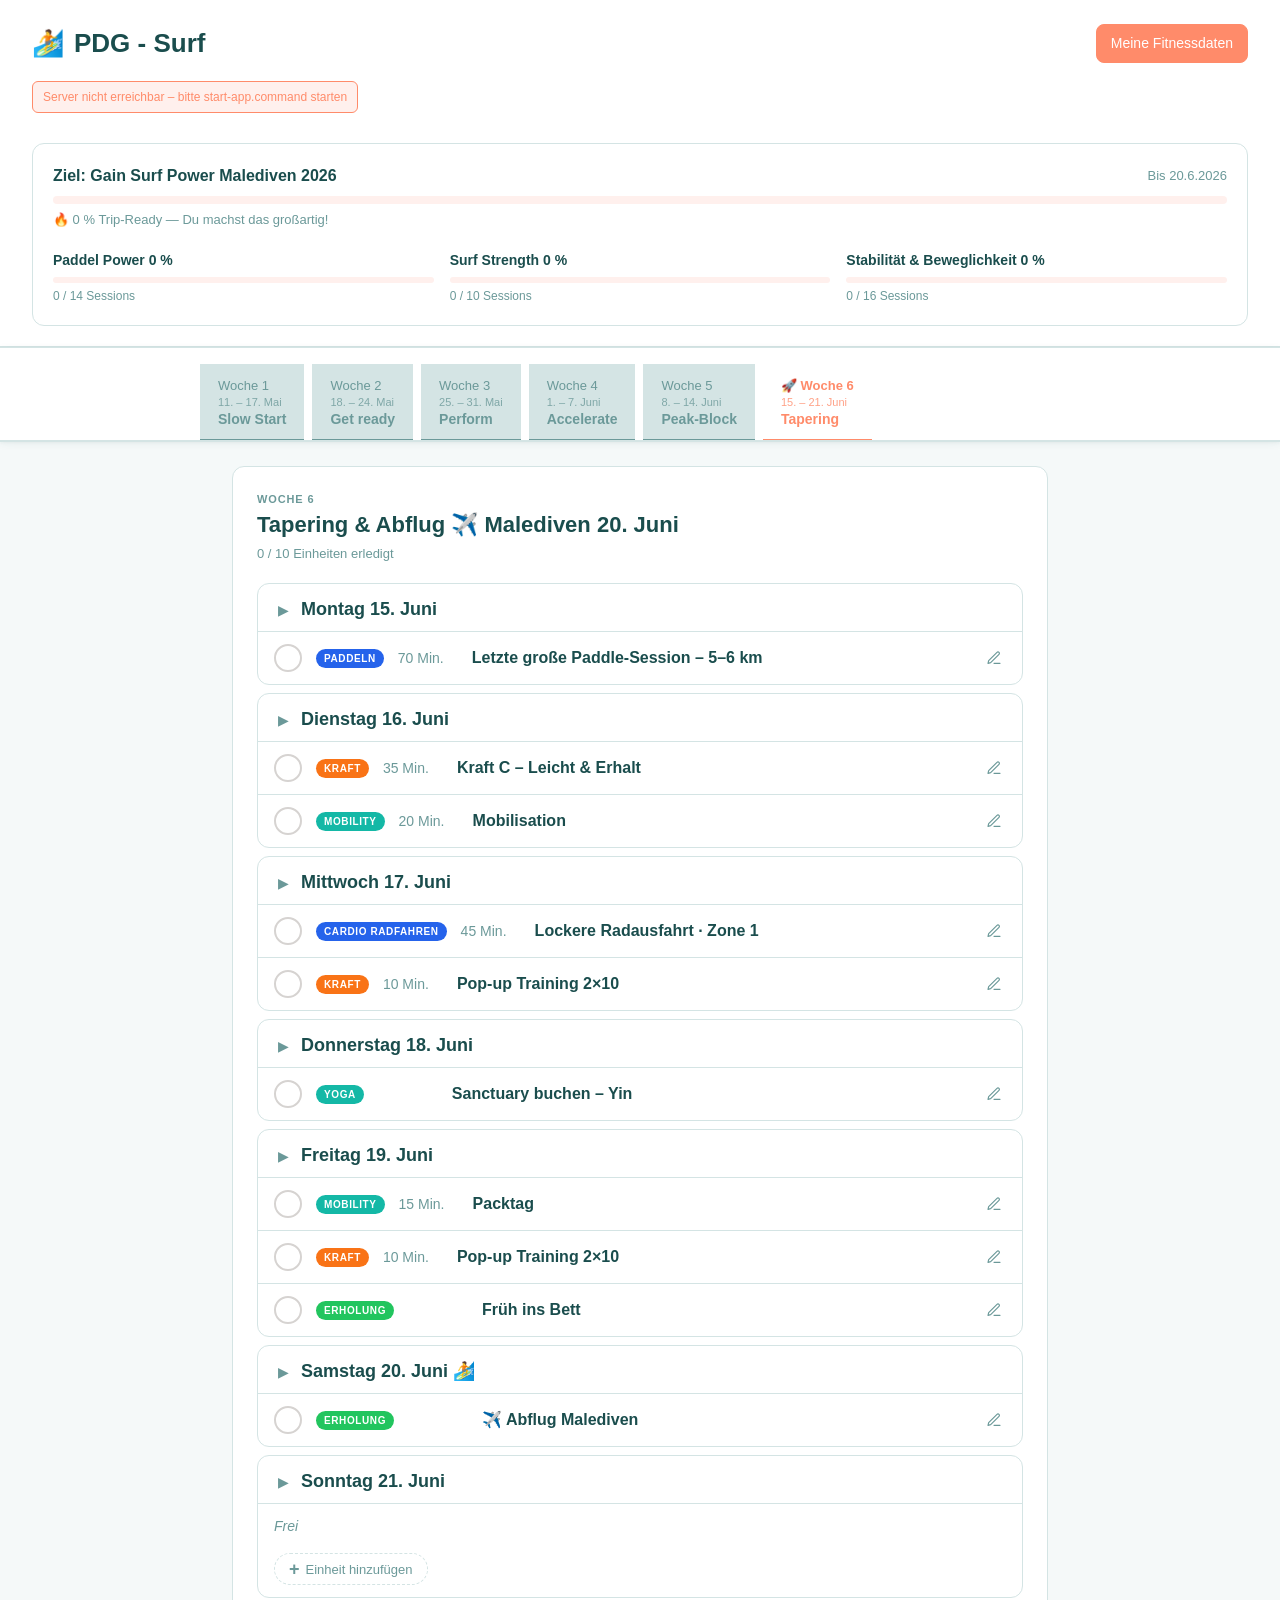
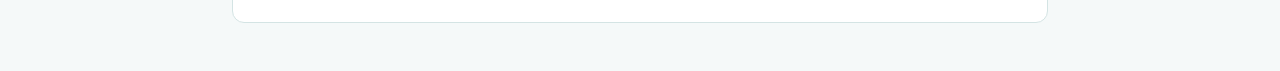
==== commit 863c8335: "fixes data storage versions and profile from local storage to json" ====
--- a/2026_PGD-FitnessPlanner/index.html
+++ b/2026_PGD-FitnessPlanner/index.html
@@ -13,12 +13,9 @@
         <span class="phase-icon" aria-hidden="true">🏄</span>
         PDG - Surf
       </h1>
-      <div class="header-actions">
-        <button type="button" class="btn" id="fs-connect-btn" title="Mit trainingsplan-changes/ verbinden – base.json wird geladen, Edits speichern automatisch in den Tages-Snapshot.">Verzeichnis verbinden</button>
-        <a href="pgd-features/inputform/pgd-inputform.html" class="btn btn-primary">Meine Fitnessdaten</a>
-      </div>
+      <a href="pgd-features/inputform/pgd-inputform.html" class="btn btn-primary">Meine Fitnessdaten</a>
     </div>
-    <div class="fs-status off" id="fs-status">Verzeichnis nicht verbunden</div>
+    <div class="fs-status warn" id="fs-status">Server wird verbunden …</div>
 
     <div class="progress-section">
       <div class="main-goal">
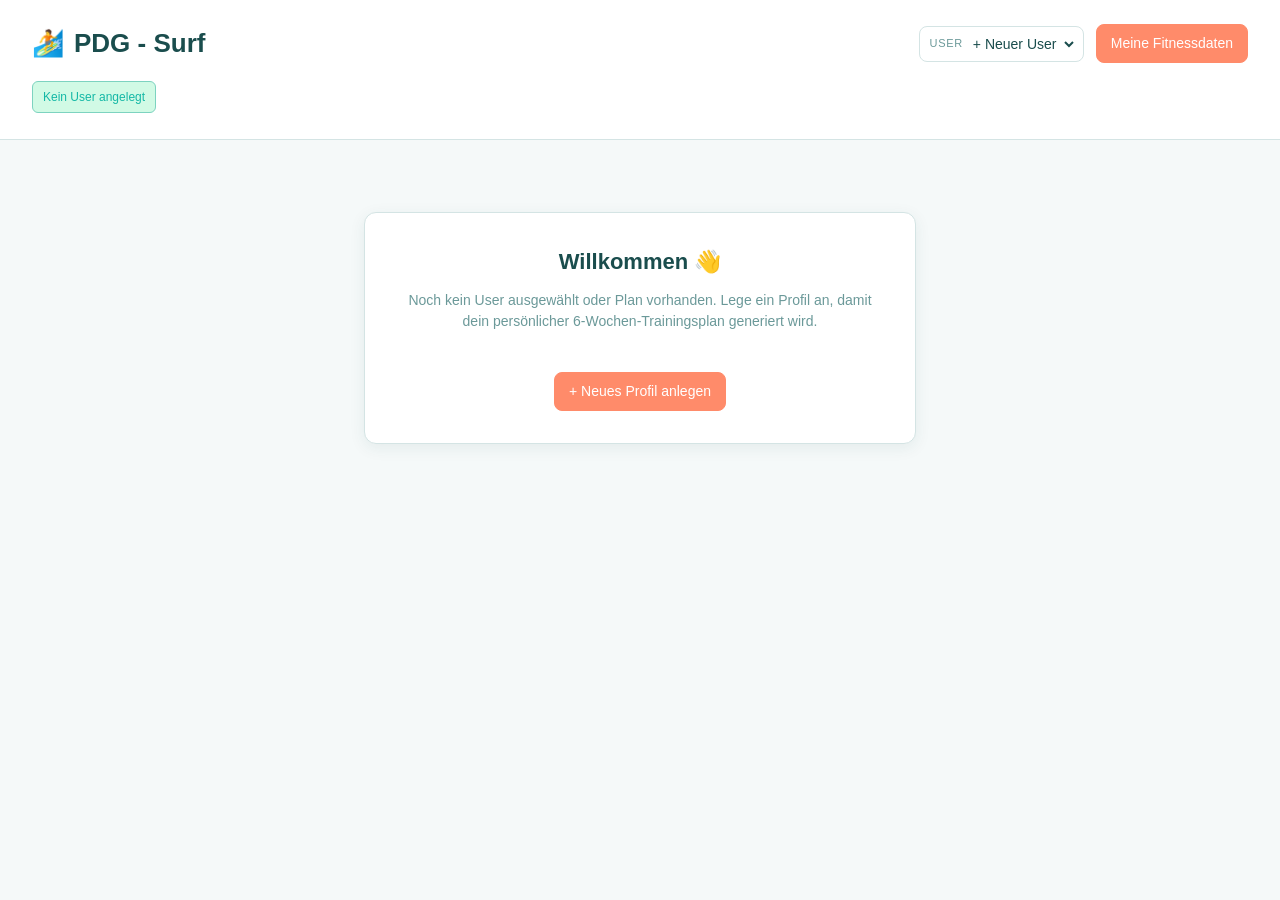
==== commit 0236a4db: "first version user management" ====
--- a/2026_PGD-FitnessPlanner/index.html
+++ b/2026_PGD-FitnessPlanner/index.html
@@ -13,7 +13,13 @@
         <span class="phase-icon" aria-hidden="true">🏄</span>
         PDG - Surf
       </h1>
-      <a href="pgd-features/inputform/pgd-inputform.html" class="btn btn-primary">Meine Fitnessdaten</a>
+      <div class="header-actions">
+        <label class="user-picker">
+          <span class="user-picker-label">User</span>
+          <select id="user-select" class="user-select" aria-label="User wechseln"></select>
+        </label>
+        <a href="pgd-features/inputform/pgd-inputform.html" class="btn btn-primary">Meine Fitnessdaten</a>
+      </div>
     </div>
     <div class="fs-status warn" id="fs-status">Server wird verbunden …</div>
 
@@ -32,6 +38,15 @@
       <div class="sub-goals" id="sub-goals"></div>
     </div>
   </header>
+
+  <section class="empty-state" id="empty-state" hidden>
+    <div class="empty-card">
+      <h2>Willkommen 👋</h2>
+      <p>Noch kein User ausgewählt oder Plan vorhanden. Lege ein Profil an, damit dein persönlicher 6-Wochen-Trainingsplan generiert wird.</p>
+      <div id="empty-user-list" class="empty-user-list"></div>
+      <a href="pgd-features/inputform/pgd-inputform.html?new=1" class="btn btn-primary">+ Neues Profil anlegen</a>
+    </div>
+  </section>
 
   <div class="week-tabs-wrapper">
     <nav class="week-tabs" id="week-tabs"></nav>
--- a/2026_PGD-FitnessPlanner/shared/styles.css
+++ b/2026_PGD-FitnessPlanner/shared/styles.css
@@ -81,9 +81,113 @@
 
   .header-actions {
     display: flex;
+    gap: 12px;
+    align-items: center;
+    flex-wrap: wrap;
+  }
+
+  .user-picker {
+    display: inline-flex;
+    align-items: center;
+    gap: 6px;
+    padding: 4px 6px 4px 10px;
+    border: 1px solid var(--border);
+    border-radius: 8px;
+    background: var(--surface);
+  }
+  .user-picker-label {
+    font-size: 11px;
+    text-transform: uppercase;
+    letter-spacing: 0.06em;
+    color: var(--muted);
+  }
+  .user-select {
+    border: 0;
+    background: transparent;
+    font-family: inherit;
+    font-size: 14px;
+    font-weight: 500;
+    color: var(--text);
+    padding: 4px 4px 4px 0;
+    cursor: pointer;
+  }
+  .user-select:focus { outline: none; }
+
+  .empty-state {
+    max-width: 600px;
+    margin: 48px auto;
+    padding: 24px;
+  }
+  .empty-card {
+    background: var(--surface);
+    border: 1px solid var(--border);
+    border-radius: var(--radius);
+    padding: 32px;
+    text-align: center;
+    box-shadow: var(--shadow-md);
+  }
+  .empty-card h2 {
+    font-size: 22px;
+    margin-bottom: 12px;
+  }
+  .empty-card p {
+    color: var(--muted);
+    font-size: 14px;
+    margin-bottom: 20px;
+    line-height: 1.5;
+  }
+  .empty-user-list {
+    display: flex;
+    flex-wrap: wrap;
     gap: 8px;
-    align-items: center;
-    flex-wrap: wrap;
+    justify-content: center;
+    margin-bottom: 20px;
+  }
+  .empty-user-list p {
+    width: 100%;
+    margin-bottom: 6px;
+    font-size: 12px;
+    text-transform: uppercase;
+    letter-spacing: 0.08em;
+  }
+
+  /* Progress-Overlay für lange Aktionen (z. B. Claude-API-Plan-Generierung) */
+  .progress-overlay {
+    position: fixed;
+    inset: 0;
+    background: rgba(26, 77, 77, 0.55);
+    display: flex;
+    align-items: center;
+    justify-content: center;
+    z-index: 1000;
+  }
+  .progress-overlay[hidden] { display: none; }
+  .progress-card {
+    background: var(--surface);
+    border-radius: var(--radius);
+    padding: 28px 36px;
+    box-shadow: var(--shadow-md);
+    display: flex;
+    align-items: center;
+    gap: 16px;
+    max-width: 480px;
+  }
+  .progress-text {
+    font-size: 14px;
+    color: var(--text);
+    font-weight: 500;
+  }
+  .spinner {
+    width: 24px;
+    height: 24px;
+    border: 3px solid var(--border);
+    border-top-color: var(--accent);
+    border-radius: 50%;
+    animation: spin 0.8s linear infinite;
+    flex-shrink: 0;
+  }
+  @keyframes spin {
+    to { transform: rotate(360deg); }
   }
 
   .fs-status {
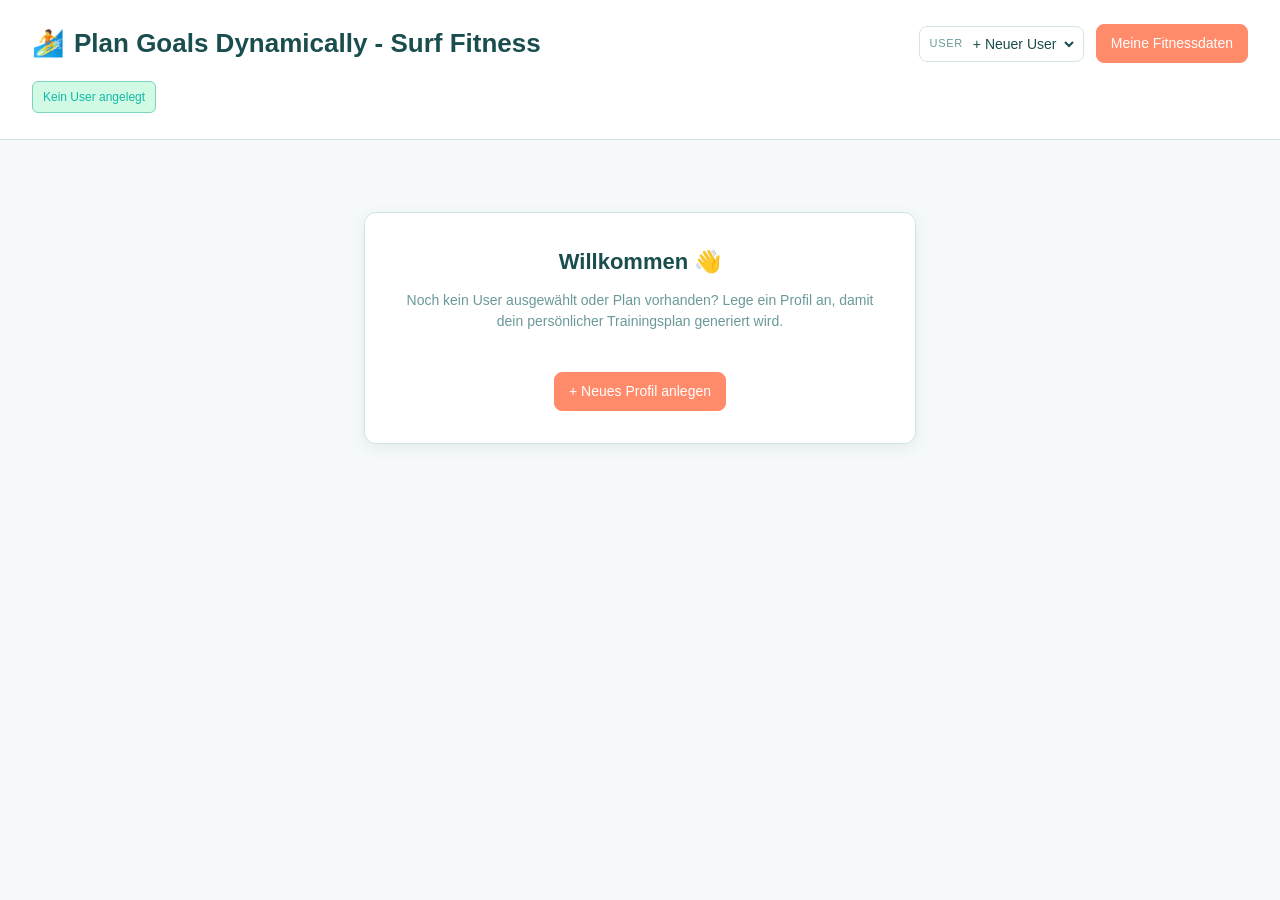
==== commit f58dcd58: "Export PDF feature and trainingsplan update lotte" ====
--- a/2026_PGD-FitnessPlanner/index.html
+++ b/2026_PGD-FitnessPlanner/index.html
@@ -3,7 +3,7 @@
 <head>
   <meta charset="UTF-8">
   <meta name="viewport" content="width=device-width, initial-scale=1.0">
-  <title>PDG - Surf Fitness Planner</title>
+  <title>Plan Goals Dynamically - Surf Fitness</title>
   <link rel="stylesheet" href="shared/styles.css">
 </head>
 <body>
@@ -11,7 +11,7 @@
     <div class="header-top">
       <h1 class="phase-name">
         <span class="phase-icon" aria-hidden="true">🏄</span>
-        PDG - Surf
+        Plan Goals Dynamically - Surf Fitness
       </h1>
       <div class="header-actions">
         <label class="user-picker">
@@ -42,7 +42,7 @@
   <section class="empty-state" id="empty-state" hidden>
     <div class="empty-card">
       <h2>Willkommen 👋</h2>
-      <p>Noch kein User ausgewählt oder Plan vorhanden. Lege ein Profil an, damit dein persönlicher 6-Wochen-Trainingsplan generiert wird.</p>
+      <p>Noch kein User ausgewählt oder Plan vorhanden? Lege ein Profil an, damit dein persönlicher Trainingsplan generiert wird.</p>
       <div id="empty-user-list" class="empty-user-list"></div>
       <a href="pgd-features/inputform/pgd-inputform.html?new=1" class="btn btn-primary">+ Neues Profil anlegen</a>
     </div>
--- a/2026_PGD-FitnessPlanner/shared/styles.css
+++ b/2026_PGD-FitnessPlanner/shared/styles.css
@@ -1149,7 +1149,8 @@
   body.form-page input[type="text"],
   body.form-page input[type="number"],
   body.form-page input[type="date"],
-  body.form-page select {
+  body.form-page select,
+  body.form-page textarea {
     width: 100%;
     padding: 10px 12px;
     border: 1px solid var(--border);
@@ -1161,11 +1162,91 @@
     transition: border-color 0.15s, box-shadow 0.15s;
   }
 
+  body.form-page textarea {
+    resize: vertical;
+    line-height: 1.4;
+    min-height: 60px;
+  }
+
   body.form-page input:focus,
-  body.form-page select:focus {
+  body.form-page select:focus,
+  body.form-page textarea:focus {
     outline: none;
     border-color: var(--accent);
     box-shadow: 0 0 0 3px var(--accent-soft);
+  }
+
+  /* Chip-Gruppen (Multi-Select für Equipment & Wochentage) */
+  .chip-group {
+    display: flex;
+    flex-wrap: wrap;
+    gap: 8px;
+  }
+
+  .chip {
+    background: var(--surface);
+    border: 1px solid var(--border);
+    border-radius: 999px;
+    padding: 8px 14px;
+    font-family: inherit;
+    font-size: 13px;
+    font-weight: 500;
+    color: var(--text);
+    cursor: pointer;
+    transition: all 0.15s;
+    display: inline-flex;
+    align-items: center;
+    gap: 6px;
+    line-height: 1.2;
+  }
+
+  .chip:hover {
+    border-color: var(--accent);
+  }
+
+  .chip.selected {
+    background: var(--accent-soft);
+    border-color: var(--accent);
+    color: var(--accent);
+  }
+
+  .chip-sub {
+    font-size: 10px;
+    font-weight: 400;
+    color: var(--muted);
+    opacity: 0.85;
+  }
+
+  .chip.selected .chip-sub {
+    color: var(--accent);
+    opacity: 0.85;
+  }
+
+  .chip-day {
+    min-width: 44px;
+    justify-content: center;
+    font-weight: 600;
+  }
+
+  .checkbox-row {
+    display: inline-flex;
+    align-items: center;
+    gap: 8px;
+    margin-top: 10px;
+    font-size: 13px;
+    color: var(--text);
+    cursor: pointer;
+  }
+
+  .checkbox-row input[type="checkbox"] {
+    cursor: pointer;
+    width: 16px;
+    height: 16px;
+    accent-color: var(--accent);
+  }
+
+  .level-group-2 {
+    grid-template-columns: 1fr 1fr;
   }
 
   .divider {
@@ -1805,4 +1886,331 @@
     .goals-grid { grid-template-columns: 1fr; }
     .plan-row { flex-direction: column; gap: 8px; }
     .plan-week-num { border-right: none; padding-right: 0; min-width: auto; justify-content: flex-start; }
+  }
+
+  /* ===================================
+     PDF EXPORT
+     Druck-Layout: 1 Seite je Block
+     =================================== */
+  #pdf-print-root { display: none; }
+
+  @page {
+    size: A4;
+    margin: 0;
+  }
+
+  @media print {
+    body.form-page > *:not(#pdf-print-root) { display: none !important; }
+    body.form-page {
+      padding: 0 !important;
+      margin: 0 !important;
+      max-width: none !important;
+      background: #ffffff !important;
+    }
+    #pdf-print-root { display: block; }
+
+    .pdf-page {
+      page-break-after: always;
+      break-after: page;
+      page-break-inside: avoid;
+      padding: 14mm 14mm 12mm;
+      box-sizing: border-box;
+      height: 297mm;
+      width: 210mm;
+      overflow: hidden;
+      color: var(--text);
+      font-size: 10.5px;
+      line-height: 1.4;
+    }
+    .pdf-page:last-child {
+      page-break-after: auto;
+      break-after: auto;
+    }
+  }
+
+  .pdf-page h1 {
+    font-size: 22px;
+    margin-bottom: 4px;
+    color: var(--text);
+  }
+  .pdf-page h2 {
+    font-size: 15px;
+    margin-bottom: 4px;
+    color: var(--text);
+  }
+  .pdf-page h3 {
+    font-size: 12px;
+    text-transform: uppercase;
+    letter-spacing: 0.06em;
+    color: var(--muted);
+    margin: 10px 0 6px;
+  }
+  .pdf-eyebrow {
+    font-size: 10px;
+    font-weight: 700;
+    color: var(--muted);
+    text-transform: uppercase;
+    letter-spacing: 0.1em;
+    margin-bottom: 4px;
+  }
+  .pdf-subtitle {
+    font-size: 12px;
+    color: var(--muted);
+    margin-bottom: 12px;
+  }
+
+  /* PDF Page 1: Profil */
+  .pdf-profile-grid {
+    display: grid;
+    grid-template-columns: repeat(4, 1fr);
+    gap: 6px;
+    margin-bottom: 8px;
+  }
+  .pdf-profile-grid.two-col { grid-template-columns: 1fr 1fr; }
+  .pdf-profile-grid.three-col { grid-template-columns: repeat(3, 1fr); }
+  .pdf-profile-grid.full-col { grid-template-columns: 1fr; }
+  .pdf-profile-item {
+    background: var(--bg);
+    border: 1px solid var(--border);
+    border-radius: 6px;
+    padding: 6px 8px;
+  }
+  .pdf-profile-label {
+    font-size: 9px;
+    font-weight: 700;
+    color: var(--muted);
+    text-transform: uppercase;
+    letter-spacing: 0.05em;
+  }
+  .pdf-profile-value {
+    font-size: 12px;
+    font-weight: 600;
+    color: var(--text);
+  }
+  .pdf-profile-scale {
+    display: flex;
+    align-items: center;
+    gap: 6px;
+    margin-top: 3px;
+  }
+  .pdf-profile-scale-bar {
+    flex: 1;
+    height: 4px;
+    background: var(--border);
+    border-radius: 999px;
+    overflow: hidden;
+  }
+  .pdf-profile-scale-fill {
+    height: 100%;
+    border-radius: 999px;
+  }
+
+  /* PDF Page 2: Kurzfassung Trainingsplan */
+  .pdf-plan-list {
+    display: flex;
+    flex-direction: column;
+    gap: 6px;
+  }
+  .pdf-plan-row {
+    display: grid;
+    grid-template-columns: 36px 1fr;
+    gap: 10px;
+    border: 1px solid var(--border);
+    border-radius: 6px;
+    padding: 8px 10px;
+  }
+  .pdf-plan-week-num {
+    font-size: 18px;
+    font-weight: 700;
+    color: var(--muted);
+    border-right: 1px solid var(--border);
+    padding-right: 10px;
+    display: flex;
+    align-items: center;
+    justify-content: center;
+  }
+  .pdf-plan-week-info {
+    display: flex;
+    flex-direction: column;
+    gap: 3px;
+  }
+  .pdf-plan-phase-line {
+    display: flex;
+    gap: 8px;
+    align-items: baseline;
+    flex-wrap: wrap;
+  }
+  .pdf-plan-phase {
+    font-size: 12px;
+    font-weight: 700;
+    color: var(--accent);
+  }
+  .pdf-plan-dates {
+    font-size: 10px;
+    color: var(--muted);
+  }
+  .pdf-plan-goal {
+    font-size: 11px;
+    color: var(--text);
+  }
+  .pdf-plan-cats {
+    display: flex;
+    flex-wrap: wrap;
+    gap: 3px;
+    margin-top: 2px;
+  }
+  .pdf-plan-cats .category-badge {
+    font-size: 8px;
+    padding: 1px 6px;
+  }
+
+  /* PDF Pages 3+: Detail Trainingsplan */
+  .pdf-detail-header {
+    border: 1px solid var(--border);
+    border-radius: 8px;
+    padding: 10px 12px;
+    margin-bottom: 10px;
+    background: var(--bg);
+  }
+  .pdf-detail-goal-title {
+    font-size: 14px;
+    font-weight: 700;
+    color: var(--text);
+    margin-bottom: 4px;
+  }
+  .pdf-detail-goal-meta {
+    display: flex;
+    justify-content: space-between;
+    font-size: 10px;
+    color: var(--muted);
+    margin-bottom: 6px;
+  }
+  .pdf-detail-progress {
+    height: 6px;
+    background: var(--accent-soft);
+    border-radius: 999px;
+    overflow: hidden;
+  }
+  .pdf-detail-progress-fill {
+    height: 100%;
+    background: linear-gradient(90deg, var(--success), #059669);
+  }
+  .pdf-detail-progress-label {
+    font-size: 10px;
+    color: var(--muted);
+    margin-top: 4px;
+  }
+  .pdf-phase-strip {
+    display: grid;
+    grid-template-columns: repeat(6, 1fr);
+    gap: 4px;
+    margin-bottom: 10px;
+  }
+  .pdf-phase-tab {
+    border: 1px solid var(--border);
+    border-radius: 4px;
+    padding: 4px 6px;
+    text-align: center;
+    background: var(--surface);
+  }
+  .pdf-phase-tab.current {
+    border-color: var(--accent);
+    background: var(--accent-soft);
+  }
+  .pdf-phase-num {
+    font-size: 9px;
+    color: var(--muted);
+    text-transform: uppercase;
+    letter-spacing: 0.05em;
+  }
+  .pdf-phase-name {
+    font-size: 11px;
+    font-weight: 700;
+    color: var(--text);
+  }
+  .pdf-phase-tab.current .pdf-phase-name { color: var(--accent); }
+  .pdf-week-header {
+    margin: 6px 0 8px;
+  }
+  .pdf-week-eyebrow {
+    font-size: 9px;
+    font-weight: 700;
+    color: var(--muted);
+    text-transform: uppercase;
+    letter-spacing: 0.08em;
+  }
+  .pdf-week-goal {
+    font-size: 14px;
+    font-weight: 700;
+    color: var(--text);
+  }
+  .pdf-day-table {
+    width: 100%;
+    border-collapse: collapse;
+    font-size: 10px;
+  }
+  .pdf-day-table th,
+  .pdf-day-table td {
+    border-bottom: 1px solid var(--border);
+    padding: 4px 6px;
+    vertical-align: top;
+    text-align: left;
+  }
+  .pdf-day-table th {
+    font-size: 8.5px;
+    text-transform: uppercase;
+    letter-spacing: 0.06em;
+    color: var(--muted);
+    font-weight: 700;
+  }
+  .pdf-day-date {
+    font-weight: 700;
+    color: var(--text);
+    width: 22%;
+    white-space: nowrap;
+  }
+  .pdf-day-cells {
+    display: flex;
+    flex-direction: column;
+    gap: 6px;
+  }
+  .pdf-day-unit {
+    display: flex;
+    flex-direction: column;
+    gap: 2px;
+    break-inside: avoid;
+    page-break-inside: avoid;
+  }
+  .pdf-day-row {
+    display: grid;
+    grid-template-columns: minmax(90px, max-content) 1fr 50px;
+    gap: 6px;
+    align-items: baseline;
+  }
+  .pdf-day-row .category-badge {
+    font-size: 8px;
+    padding: 1px 6px;
+  }
+  .pdf-day-title {
+    color: var(--text);
+  }
+  .pdf-day-duration {
+    color: var(--muted);
+    text-align: right;
+    white-space: nowrap;
+  }
+  .pdf-day-details {
+    margin: 0;
+    padding: 0 0 0 110px;
+    list-style: disc;
+    font-size: 9px;
+    color: var(--muted);
+    line-height: 1.4;
+  }
+  .pdf-day-details li {
+    margin-bottom: 1px;
+  }
+  .pdf-day-empty {
+    color: var(--muted);
+    font-style: italic;
   }
